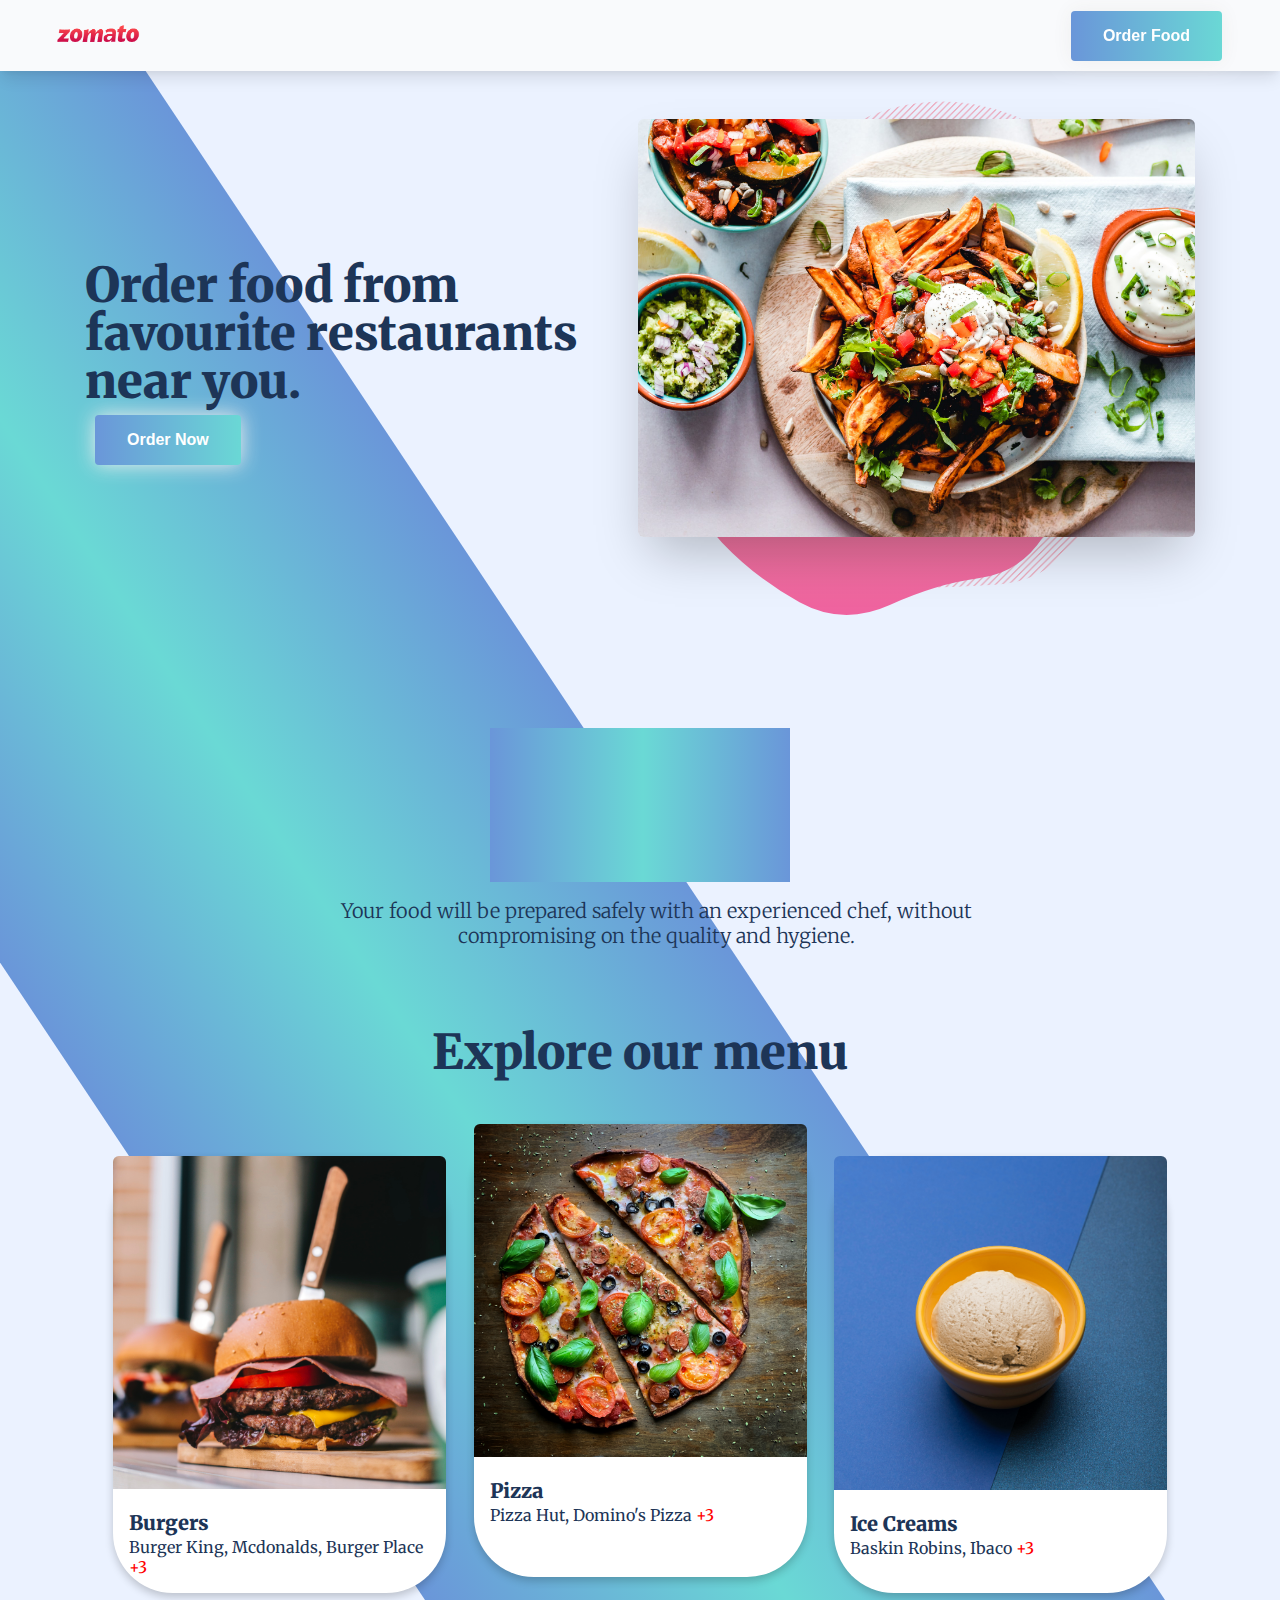
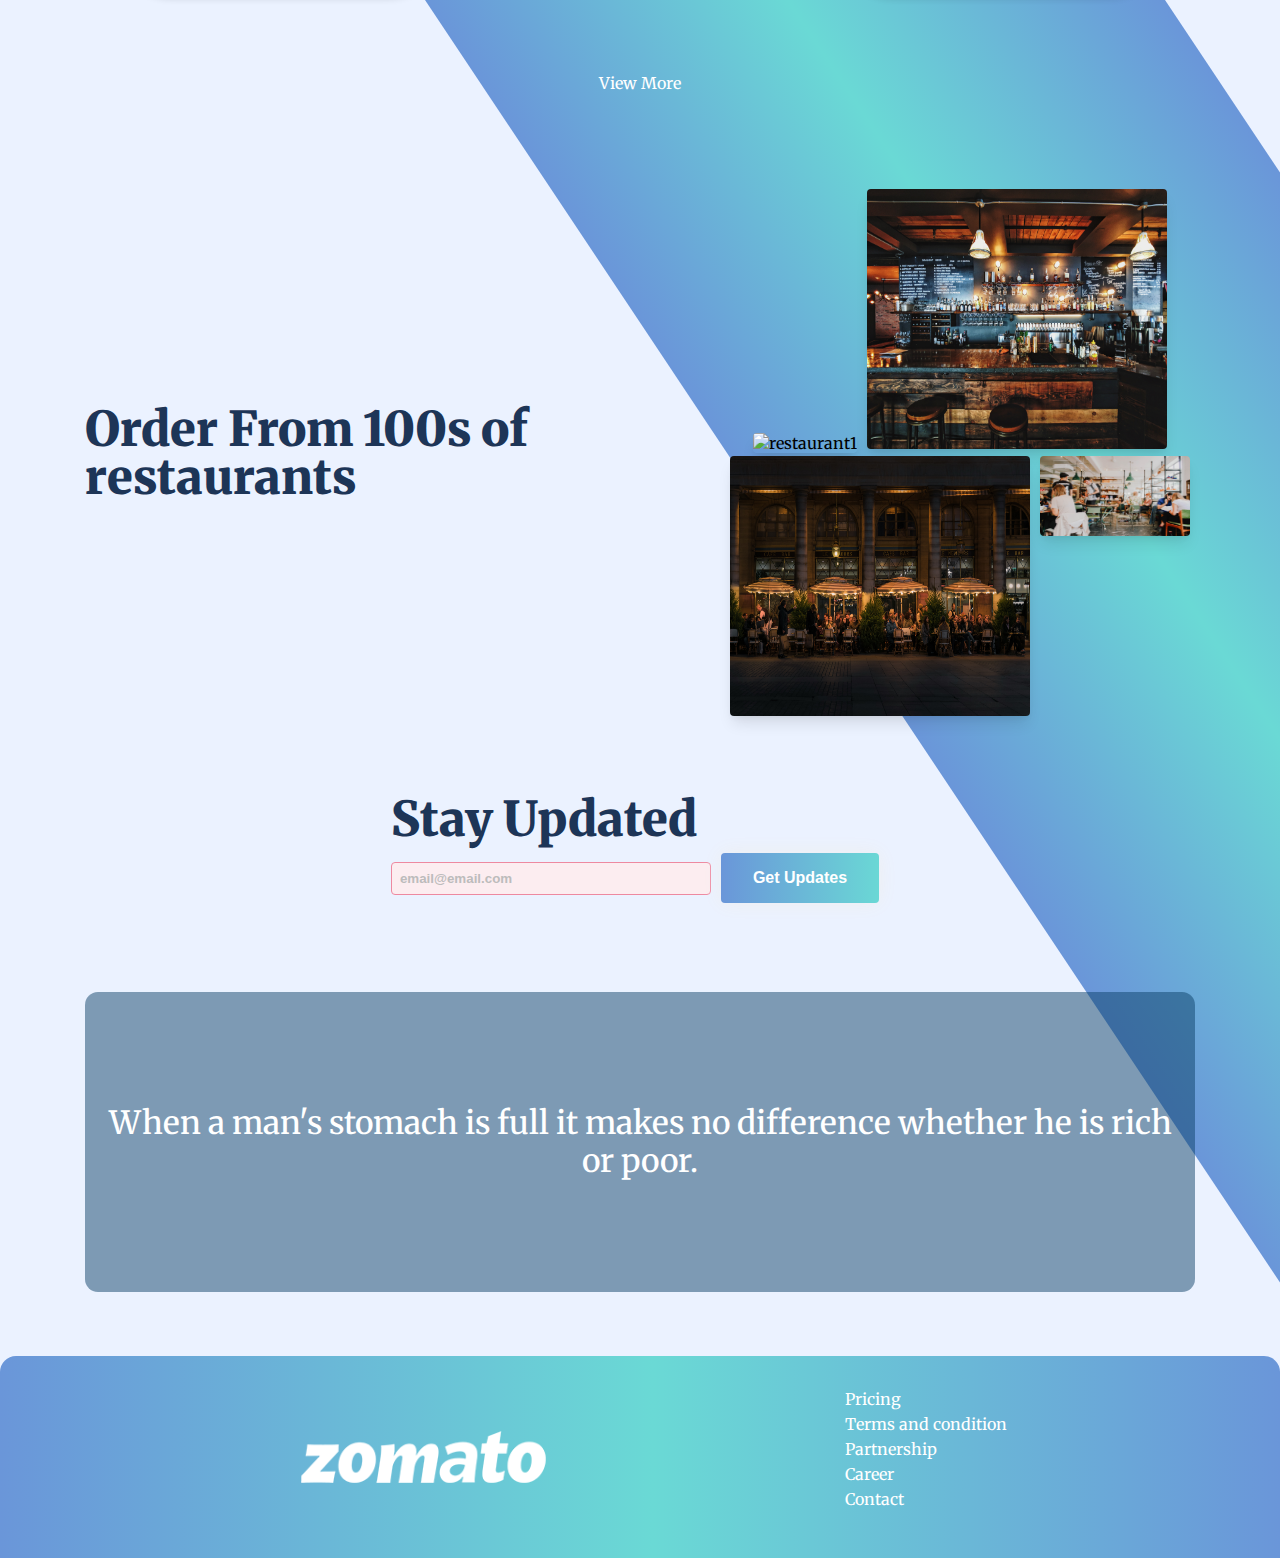
==== assets/assets/index.html @ 66aa83b1 "final phase" ====
<!DOCTYPE html>
<html lang="en">

<head>
    <meta charset="UTF-8">
    <meta http-equiv="X-UA-Compatible" content="IE=edge">
    <meta name="viewport" content="width=device-width, initial-scale=1.0">
    <title><b>zomato clone</b></title>
    <link rel="stylesheet" href="/assets/assets/sample.css">
    <link
        href="https://fonts.googleapis.com/css?family=Merriweather:300,300italic,regular,italic,700,700italic,900,900italic"
        rel="stylesheet">
</head>

<body>
    <header>
        <nav class="navbar">
            <div class="navbar__brand">
                <img src="logo.png" alt="logo" class="brand__logo" />
            

            </div>
            <div class="navbar__nav__items">
                <div class="nav__item">
                    <button class="button__primary">Order Food</button>
                
            
        
                </div>
            </div>
        </nav>
    </header>
    <main class="container">
        <section class="hero__container">
          <div class="hero__image__container">
            <img src="/assets/assets/hero.jpg" alt="hero image" class="hero__image">
            <img src="/assets/assets/svg/heroShape.svg" alt="hero image shape" class="hero__image__shape">
            <img src="/assets/assets/svg/herobgpattren.svg" alt="hero image shape" class="hero__image__pattren">
          </div>
          <div class="hero__description">
            <h1 class="hero__text">
              Order food from favourite restaurants near you.
            </h1>
            <button class="button__primary">Order Now</button>
          </div>
        </section>
  
        <section class="video__footage__container">
          <div class="video__footage">
            <iframe src="https://player.vimeo.com/video/323795266" frameborder="0" allow="autoplay; fullscreen; picture-in-picture" allowfullscreen="" class="chef__video"></iframe>
          </div>
          <div class="video__footage__text">
            <p>
              Your food will be prepared safely with an experienced chef, without
              compromising on the quality and hygiene.
            </p>
          </div>
        </section>
  
        <section class="food__list__container">
          <h1 class="text-xl">Explore our menu</h1>
          <div class="food__list__container__diagonal"></div>
  
          <div class="food__menu__card__list">
            <div class="food__menu__card">
              <img src="burger.jpg" alt="burger" class="food__menu__card__image">
              <div class="food__menu__card__details">
                <h4 class="text-lg"><strong>Burgers</strong></h4>
                <p>
                  Burger King, Mcdonalds, Burger Place
                  <span style="color: red">+3</span>
                </p>
              </div>
            </div>
            <div class="food__menu__card food__menu__card__move__up">
              <img src="pizza.jpg" alt="pizza" class="food__menu__card__image">
              <div class="food__menu__card__details">
                <h4 class="text-lg"><strong>Pizza</strong></h4>
                <p>
                  Pizza Hut, Domino's Pizza
                  <span style="color: red">+3</span>
                </p>
              </div>
            </div>
            <div class="food__menu__card">
              <img src="iceCream.jpg" alt="iceCream" class="food__menu__card__image">
              <div class="food__menu__card__details">
                <h4 class="text-lg"><strong>Ice Creams</strong></h4>
                <p>
                  Baskin Robins, Ibaco
                  <span style="color: red">+3</span>
                </p>
              </div>
            </div>
          </div>
          <div class="food__list__view__more">View More</div>
        </section>
        <section class="restaurant__list__container">
          <div class="restaurant__list__text">
            <h4 class="text-xl">Order From 100s of restaurants</h4>
          </div>
          <div class="restaurant__list__images__container">
            <div class="restaurant__list__row_1">
              <div>
                <img src="restaurant1.jpg" alt="restaurant1" class="restaurant1">
              </div>
              <img src="restaurant2.jpg" alt="restaurant2" class="restaurant2">
            </div>
            <div class="restaurant__list__row_2">
              <img src="restaurant3.jpg" alt="restaurant3" class="restaurant3">
              <img src="restaurant4.jpg" alt="restaurant4" class="restaurant4">
            </div>
          </div>
        </section>
        <section class="email__subcribe__container">
          <div>
            <h1 class="text-xl">Stay Updated</h1>
            <div class="email__subcribe__input__field">
              <div>
                <input type="email" placeholder="email@email.com" class="email__input">
              </div>
              <button class="button__primary">Get Updates</button>
            </div>
          </div>
        </section>
  
        <section class="quote__container">
          <div class="quote_image_overlay"></div>
          <h3 class="quote_image_text">
            When a man's stomach is full it makes no difference whether he is rich
            or poor.
          </h3>
        </section>
      </main>
</body>
<footer>
  <img src="/assets/assets/logo.png" alt="logo">
  <ul>
    <li>Pricing</li>
    <li>Terms and condition</li>
    <li>Partnership</li>
    <li>Career</li>
    <li>Contact</li>
  </ul>
</footer>
</html>
---- assets/assets/sample.css ----
* {
    padding: 0;
    margin: 0;
    box-sizing: border-box;
  }
  
  /* Global */
  
  body {
    font-family: "Merriweather", sans-serif;
    background-color: #ebf2ff;
    overflow-x: hidden;
    transition: 0.5s;
  }
  
  ul {
    list-style-type: none;
    margin: 0;
    padding: 0;
  }
  
  button {
    border: none;
    cursor: pointer;
  }
  
  section {
    margin: 4rem 0;
  }
  
  /* Custom */
  
  .container {
    width: 100%;
    padding-right: 15px;
    padding-left: 15px;
    margin-right: auto;
    margin-left: auto;
  }
  
  .hide__mobile {
    display: none !important;
  }
  
  .navbar {
    position: sticky;
    top: 0;
    display: flex;
    justify-content: space-between;
    align-items: center;
    background-color: #f9fafc;
    box-shadow: 0 10px 15px -3px rgba(0, 0, 0, 0.1),
      0 4px 6px -2px rgba(0, 0, 0, 0.05);
    z-index: 9999;
  }
  
  .navbar__brand {
    width: 100px;
  }
  
  .mobile__navbar__items {
    background-color: #f9fafc;
    padding: 1rem;
    box-shadow: 0 10px 15px -3px rgba(0, 0, 0, 0.1),
      0 4px 6px -2px rgba(0, 0, 0, 0.05);
    z-index: 9999;
  }
  
  .hamburger__menu > div {
    width: 35px;
    height: 5px;
    background-color: #f9fafc;
    margin: 6px 0;
  }
  
  .hamburger__menu__close {
    display: none !important;
  }
  
  .mobile__navbar__items > ul > li {
    margin: 20px 0;
  }
  
  .button__primary {
    background-image: linear-gradient(
      to right,
      #6a96d9 0%,
         #6ad9d5 51%,
        #6a96d9 100%
    );
  }
  
  .button__primary {
    margin: 10px;
    padding: 0.5rem 1rem;
    text-align: center;
    text-transform: capitalize;
    transition: 0.5s;
    font-weight: 600;
    background-size: 200% auto;
    color: white;
    box-shadow: 0 0 20px #eee;
    border-radius: 4px;
    display: block;
  }
  
  .button__primary:hover {
    background-position: right center;
    /* change the direction of the change here */
    color: #fff;
    text-decoration: none;
  }
  
  .brand__logo {
    width: 100%;
  }
  
  .hero__container {
    margin-top: 1rem;
  }
  
  .hero__image__container {
    position: relative;
    width: 100%;
  }
  
  .hero__image__shape {
    position: absolute;
    right: 2;
  }
  
  .hero__image {
    position: absolute;
    width: 100%;
    right: auto;
    left: auto;
    z-index: 2;
    border-radius: 6px;
    box-shadow: 0 25px 50px -12px rgba(0, 0, 0, 0.25);
  }
  
  .hero__text {
    font-size: 1.875rem;
    line-height: 2.25rem;
    color: #1d3557;
    font-weight: 900;
  }
  
  .video__footage__container {
    margin-top: 3rem;
    display: flex;
    flex-direction: column;
    justify-content: center;
    align-items: center;
    width: 100%;
  }
  
  .video__footage {
    position: relative;
  }
  
  .video__footage::before {
    background-image: linear-gradient(
      to right,
      #6a96d9 0%,
         #6ad9d5 51%,
        #6a96d9 100%
    );
    content: "";
    top: 0;
    left: 0;
    position: absolute;
    transform: translate(1rem, 1rem);
    height: 100%;
    width: 100%;
    z-index: -1;
  }
  
  .video__footage__text {
    margin-top: 2rem;
    color: #1d3557;
    font-size: 1.25rem;
    font-weight: 300;
    text-align: center;
  }
  
  .food__list__container {
    margin-top: 3rem;
    text-align: center;
  }
  
  .text-lg {
    font-size: 1.25rem;
    line-height: 1.75rem;
    color: #1d3557;
    font-weight: 900;
  }
  
  .text-xl {
    font-size: 1.5rem;
    line-height: 2rem;
    color: #1d3557;
    font-weight: 900;
  }
  
  .food__menu__card__list {
    width: 100%;
  }
  
  .food__menu__card {
    margin-top: 1rem;
    box-shadow: 0 4px 8px 0 rgba(0, 0, 0, 0.2);
    transition: 0.3s;
    width: 100%;
  }
  
  .food__menu__card:hover {
    box-shadow: 0 8px 16px 0 rgba(0, 0, 0, 0.2);
  }
  
  .food__menu__card__image {
    border-radius: 6px 6px 0 0;
    width: 100%;
  }
  
  .food__menu__card__details {
    padding: 1rem;
    text-align: left;
    color: #1d3557;
  }
  
  .food__list__view__more {
    margin: 2rem 0;
    transition: 0.3s;
    color: #fff;
    padding: 1rem;
    border-radius: 6px;
    background: linear-gradient(to  #6a96d9 0%,
    #6ad9d5 51%,
   #6a96d9 100%);
  }
  
  .restaurant__list__text {
    margin: 1rem 0;
  }
  
  .restaurant__list__container {
    margin-top: 3rem;
  }
  
  .restaurant__list__row_1 {
    display: flex;
    align-items: baseline;
  }
  
  .restaurant__list__row_2 {
    margin-top: 10px;
    display: flex;
    align-items: flex-start;
    flex-direction: row-reverse;
  }
  
  .restaurant2,
  .restaurant4 {
    border-radius: 4px;
    margin: 0 5px;
    width: 200px;
    height: 100px;
    box-shadow: 0 10px 15px -3px rgba(0, 0, 0, 0.1),
      0 4px 6px -2px rgba(0, 0, 0, 0.05);
  }
  
  .restaurant1,
  .restaurant3 {
    border-radius: 4px;
    margin: 0 5px;
    width: 150px;
    height: 80px;
    box-shadow: 0 10px 15px -3px rgba(0, 0, 0, 0.1),
      0 4px 6px -2px rgba(0, 0, 0, 0.05);
  }
  
  .email__subcribe__container {
    margin-top: 3rem;
    width: 100%;
    padding: 15px;
    margin-right: auto;
    margin-left: auto;
  }
  
  .email__subcribe__input__field {
    display: flex;
    align-items: center;
  }
  
  .email__input {
    border: 1px solid #ee89a0;
    background-color: #fcedf0;
    color: #1d3557;
    font-weight: 700;
    padding: 0.5rem;
    border-radius: 4px;
  }
  
  .email__input::placeholder {
    color: #bdbcbc;
  }
  
  footer {
    display: flex;
    flex-direction: column;
    align-items: center;
    justify-content: center;
    border-radius: 1rem 1rem 0 0;
    background-image: linear-gradient(
      to right,
      #6a96d9 0%,
         #6ad9d5 51%,
        #6a96d9 100%
    );
  }
  
  footer > img {
    width: 300px;
    filter: brightness(0) invert(1);
  }
  
  footer > ul {
    margin-top: -1rem;
    color: #fff;
  }
  
  footer > ul > li {
    margin: 5px 0;
  }
  
  .quote__container {
    position: relative;
    margin-top: 4rem;
    align-items: center;
    display: flex;
    flex-direction: column;
    justify-content: center;
    height: 200px;
    width: 100%;
    border-radius: 13px;
    background: url("https://images.unsplash.com/photo-1522336572468-97b06e8ef143?ixid=MnwxMjA3fDB8MHxwaG90by1wYWdlfHx8fGVufDB8fHx8&ixlib=rb-1.2.1&auto=format&fit=crop&w=755&q=80")
      center center / cover no-repeat;
  }
  
  .quote_image_overlay {
    position: absolute;
    height: 200px;
    width: 100%;
    border-radius: 13px;
    background-color: #0a4065;
    opacity: 30%;
  }
  
  .quote_image_text {
    color: #fff;
    z-index: 3;
    margin: 0 1rem;
    text-align: center;
  }
  
  @media (min-width: 768px) {
    .hide__mobile {
      display: block !important;
    }
  
    .mobile__only {
      display: none !important;
    }
  
    .hero__container {
      display: flex;
      flex-direction: row-reverse;
      align-items: center;
    }
  
    .hero__image {
      margin-top: 2rem;
    }
  
    .text-xl {
      font-size: 1.875rem;
      line-height: 2.25rem;
    }
  
    .food__list__container {
      position: relative;
      margin: 5rem 0;
    }
  
    .food__list__container__diagonal {
      left: 0px;
      position: absolute;
      top: 0px;
  
      height: 100%;
      width: 100%;
  
      transform: matrix(0,1,2,3,4,5);
  
      background-image: linear-gradient(
        to right,
        #6a96d9 0%,
         #6ad9d5 51%,
        #6a96d9 100%
      );
      z-index: -3;
    }
  
    .food__menu__card__list {
      display: flex;
      flex-wrap: wrap;
      justify-content: space-evenly;
      padding-top: 2rem;
    }
  
    .food__menu__card {
      flex-basis: 30%;
      background-color: #fff;
      border-radius: 60px;
    }
  
    .food__menu__card__move__up {
      margin-top: -1rem;
      margin-bottom: 1rem;
    }
  
    .food__list__view__more {
      background: none;
    }
  
    .video__footage__container {
      margin-bottom: 5rem;
      display: flex;
      flex-direction: row;
      justify-content: space-between;
    }
  
    .video__footage {
      margin-right: 2rem;
    }
  
    .video__footage__text {
      margin-left: 2rem;
    }
  
    .restaurant__list__container {
      display: flex;
      justify-content: space-between;
      align-items: center;
    }
  
    .restaurant__list__row_1 {
      justify-content: center;
    }
  
    .restaurant__list__row_2 {
      margin-top: 3px;
      align-items: flex-start;
      justify-content: center;
    }
  
    .email__subcribe__container {
      display: flex;
  
      justify-content: center;
    }
  
    .email__input {
      width: 20rem;
    }
  
    .quote__container {
      height: 300px;
      width: 100%;
    }
  
    .quote_image_overlay {
      position: absolute;
      height: 300px;
      width: 100%;
      border-radius: 13px;
      background-color: #0a4065;
      opacity: 49%;
    }
  
    .quote_image_text {
      color: #fff;
      z-index: 3;
      margin: 0 1rem;
      text-align: center;
      font-size: 2rem;
      font-weight: 500;
      line-height: 1.2;
    }
  
    footer {
      margin-top: 3rem;
      display: flex;
      flex-direction: row;
      justify-content: space-evenly;
    }
  }
  
  @media (min-width: 1200px) {
    .container {
      max-width: 1140px;
    }
  
    .navbar {
      padding: 0 3rem;
    }
  
    .button__primary {
      padding: 1rem 2rem;
      font-size: 1rem;
    }
  
    .hero__text {
      font-size: 3rem;
      line-height: 1;
    }
  
    .text-xl {
      font-size: 3rem;
      line-height: 1;
    }
  
    .video__footage__container {
      display: flex;
      flex-direction: column;
    }
  
    .video__footage__text {
      width: 60%;
    }
  
    .food__menu__card__list {
      margin-top: 2rem;
    }
  
    .food__list__view__more {
      margin-top: 4rem;
      cursor: pointer;
    }
  
    .food__list__view__more:hover {
      background: #fff;
      color: #dd2476;
      margin: 4rem 20rem;
      box-shadow: 0 25px 50px -12px rgba(0, 0, 0, 0.25);
    }
  
    .restaurant2,
    .restaurant4 {
      width: 300px;
      height: 260px;
    }
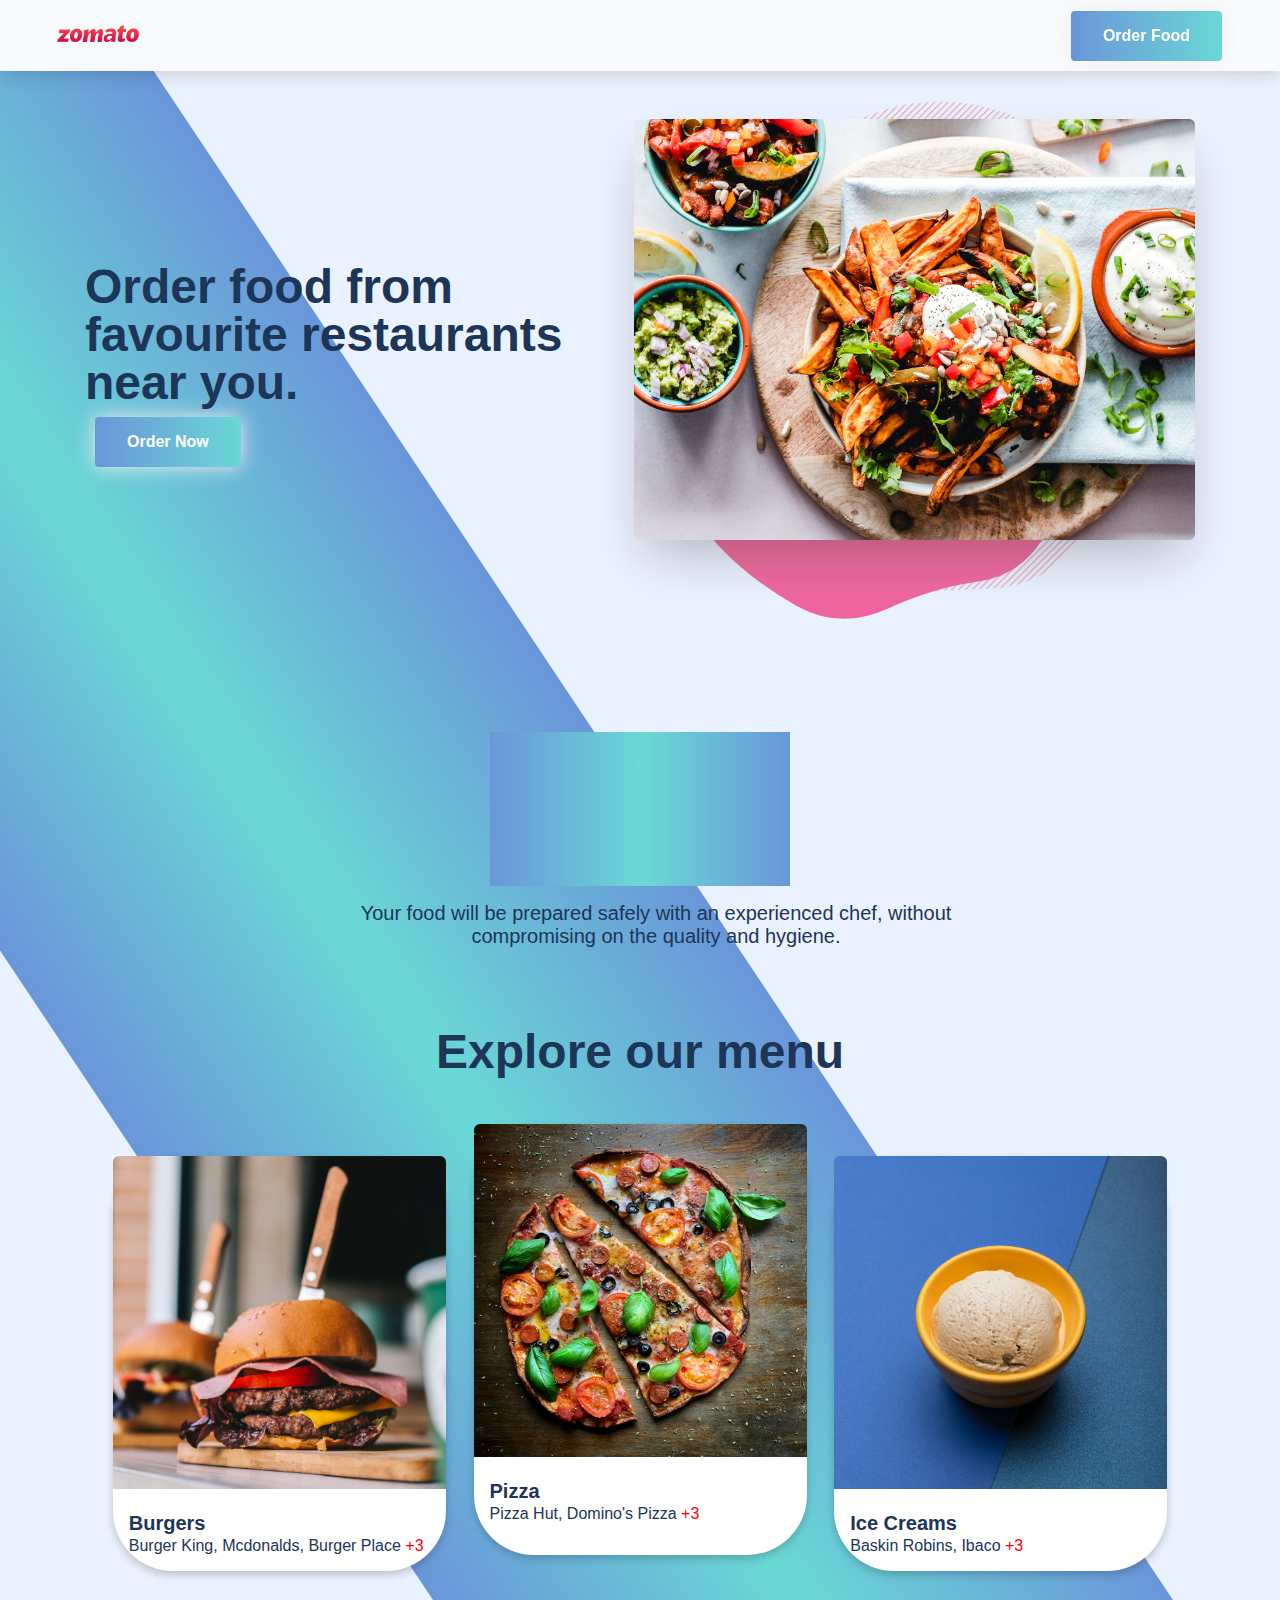
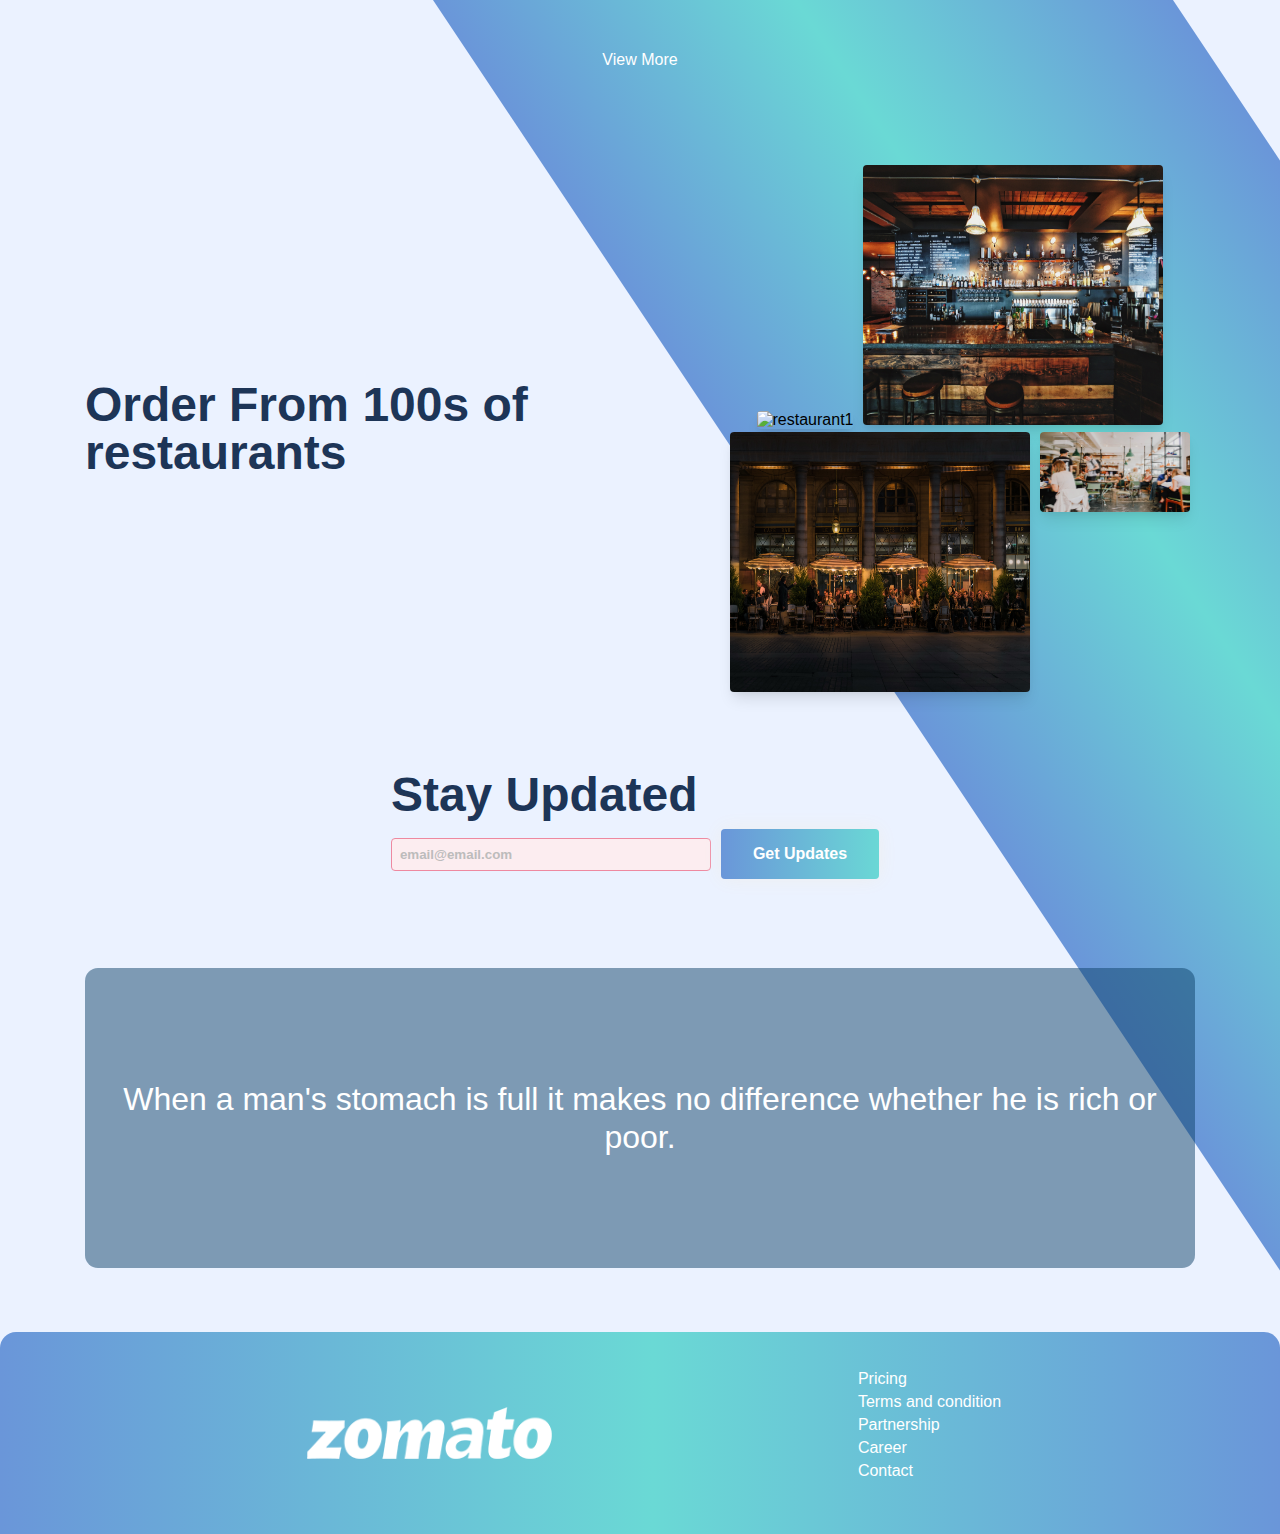
==== commit 306420e0: "Re Final phase" ====
--- a/assets/assets/index.html
+++ b/assets/assets/index.html
@@ -1,146 +1,169 @@
 <!DOCTYPE html>
 <html lang="en">
+  <head>
+  <meta charset="UTF-8">
+  <meta http-equiv="X-UA-Compatible" content="IE=edge">
+  <meta name="viewport" content="width=device-width, initial-scale=1.0">
+  <title>Zomato Clone</title>
+  <link rel="stylesheet" href="/assets/assets/index.css"
+  <link href="https://fonts.googleapis.com/css?family=Merriweather:300,300italic,regular,italic,700,700italic,900,900italic" rel="stylesheet">
+</head>
+<body>
+  <header>
+    <nav class="navbar">
+      <div class="navbar__brand">
+        <img src="/assets/assets/logo.png" alt="logo" class="brand__logo">
+      </div>
+      <div class="navbar__nav__items">
+        <div class="nav__item">
+          <button class="button__primary hide__mobile">Order Food</button>
+          <button class="button__primary hamburger__menu mobile__only" id="hamburgermenu">
+            <div></div>
+            <div></div>
+            <div></div>
+          </button>
+        </div>
+      </div>
+    </nav>
+    <div class="mobile__navbar__items mobile__only hamburger__menu__close">
+      <ul>
+        <li class="nav__item">Products</li>
+        <li class="nav__item">Restaurants</li>
+        <li class="nav__item">Pricing</li>
+        <li class="nav__item">About Us</li>
+      </ul>
 
-<head>
-    <meta charset="UTF-8">
-    <meta http-equiv="X-UA-Compatible" content="IE=edge">
-    <meta name="viewport" content="width=device-width, initial-scale=1.0">
-    <title><b>zomato clone</b></title>
-    <link rel="stylesheet" href="/assets/assets/sample.css">
-    <link
-        href="https://fonts.googleapis.com/css?family=Merriweather:300,300italic,regular,italic,700,700italic,900,900italic"
-        rel="stylesheet">
-</head>
+      <div class="nav__item">
+        <button class="button__primary">Order Food</button>
+      </div>
+    </div>
+  </header>
+  <main class="container">
+    <section class="hero__container">
+      <div class="hero__image__container">
+        <img src="/assets/assets/hero.jpg" alt="hero image" class="hero__image">
+        <img src="/assets/assets/svg/heroShape.svg" alt="hero image shape" class="hero__image__shape">
+        <img src="/assets/assets/svg/herobgpattren.svg" alt="hero image shape" class="hero__image__pattren">
+      </div>
+      <div class="hero__description">
+        <h1 class="hero__text">
+          Order food from favourite restaurants near you.
+        </h1>
+        <button class="button__primary">Order Now</button>
+      </div>
+    </section>
 
-<body>
-    <header>
-        <nav class="navbar">
-            <div class="navbar__brand">
-                <img src="logo.png" alt="logo" class="brand__logo" />
-            
+    <section class="video__footage__container">
+      <div class="video__footage">
+        <iframe src="https://player.vimeo.com/video/323795266" frameborder="0" allow="autoplay; fullscreen; picture-in-picture" allowfullscreen="" class="chef__video"></iframe>
+      </div>
+      <div class="video__footage__text">
+        <p>
+          Your food will be prepared safely with an experienced chef, without
+          compromising on the quality and hygiene.
+        </p>
+      </div>
+    </section>
 
-            </div>
-            <div class="navbar__nav__items">
-                <div class="nav__item">
-                    <button class="button__primary">Order Food</button>
-                
-            
-        
-                </div>
-            </div>
-        </nav>
-    </header>
-    <main class="container">
-        <section class="hero__container">
-          <div class="hero__image__container">
-            <img src="/assets/assets/hero.jpg" alt="hero image" class="hero__image">
-            <img src="/assets/assets/svg/heroShape.svg" alt="hero image shape" class="hero__image__shape">
-            <img src="/assets/assets/svg/herobgpattren.svg" alt="hero image shape" class="hero__image__pattren">
-          </div>
-          <div class="hero__description">
-            <h1 class="hero__text">
-              Order food from favourite restaurants near you.
-            </h1>
-            <button class="button__primary">Order Now</button>
-          </div>
-        </section>
-  
-        <section class="video__footage__container">
-          <div class="video__footage">
-            <iframe src="https://player.vimeo.com/video/323795266" frameborder="0" allow="autoplay; fullscreen; picture-in-picture" allowfullscreen="" class="chef__video"></iframe>
-          </div>
-          <div class="video__footage__text">
+    <section class="food__list__container">
+      <h1 class="text-xl">Explore our menu</h1>
+      <div class="food__list__container__diagonal"></div>
+
+      <div class="food__menu__card__list">
+        <div class="food__menu__card">
+          <img src="/assets/assets/burger.jpg" alt="burger" class="food__menu__card__image">
+          <div class="food__menu__card__details">
+            <h4 class="text-lg"><strong>Burgers</strong></h4>
             <p>
-              Your food will be prepared safely with an experienced chef, without
-              compromising on the quality and hygiene.
+              Burger King, Mcdonalds, Burger Place
+              <span style="color: red">+3</span>
             </p>
           </div>
-        </section>
-  
-        <section class="food__list__container">
-          <h1 class="text-xl">Explore our menu</h1>
-          <div class="food__list__container__diagonal"></div>
-  
-          <div class="food__menu__card__list">
-            <div class="food__menu__card">
-              <img src="burger.jpg" alt="burger" class="food__menu__card__image">
-              <div class="food__menu__card__details">
-                <h4 class="text-lg"><strong>Burgers</strong></h4>
-                <p>
-                  Burger King, Mcdonalds, Burger Place
-                  <span style="color: red">+3</span>
-                </p>
-              </div>
-            </div>
-            <div class="food__menu__card food__menu__card__move__up">
-              <img src="pizza.jpg" alt="pizza" class="food__menu__card__image">
-              <div class="food__menu__card__details">
-                <h4 class="text-lg"><strong>Pizza</strong></h4>
-                <p>
-                  Pizza Hut, Domino's Pizza
-                  <span style="color: red">+3</span>
-                </p>
-              </div>
-            </div>
-            <div class="food__menu__card">
-              <img src="iceCream.jpg" alt="iceCream" class="food__menu__card__image">
-              <div class="food__menu__card__details">
-                <h4 class="text-lg"><strong>Ice Creams</strong></h4>
-                <p>
-                  Baskin Robins, Ibaco
-                  <span style="color: red">+3</span>
-                </p>
-              </div>
-            </div>
+        </div>
+        <div class="food__menu__card food__menu__card__move__up">
+          <img src="/assets/assets/pizza.jpg" alt="pizza" class="food__menu__card__image">
+          <div class="food__menu__card__details">
+            <h4 class="text-lg"><strong>Pizza</strong></h4>
+            <p>
+              Pizza Hut, Domino's Pizza
+              <span style="color: red">+3</span>
+            </p>
           </div>
-          <div class="food__list__view__more">View More</div>
-        </section>
-        <section class="restaurant__list__container">
-          <div class="restaurant__list__text">
-            <h4 class="text-xl">Order From 100s of restaurants</h4>
+        </div>
+        <div class="food__menu__card">
+          <img src="/assets/assets/iceCream.jpg" alt="iceCream" class="food__menu__card__image">
+          <div class="food__menu__card__details">
+            <h4 class="text-lg"><strong>Ice Creams</strong></h4>
+            <p>
+              Baskin Robins, Ibaco
+              <span style="color: red">+3</span>
+            </p>
           </div>
-          <div class="restaurant__list__images__container">
-            <div class="restaurant__list__row_1">
-              <div>
-                <img src="restaurant1.jpg" alt="restaurant1" class="restaurant1">
-              </div>
-              <img src="restaurant2.jpg" alt="restaurant2" class="restaurant2">
-            </div>
-            <div class="restaurant__list__row_2">
-              <img src="restaurant3.jpg" alt="restaurant3" class="restaurant3">
-              <img src="restaurant4.jpg" alt="restaurant4" class="restaurant4">
-            </div>
+        </div>
+      </div>
+      <div class="food__list__view__more">View More</div>
+    </section>
+    <section class="restaurant__list__container">
+      <div class="restaurant__list__text">
+        <h4 class="text-xl">Order From 100s of restaurants</h4>
+      </div>
+      <div class="restaurant__list__images__container">
+        <div class="restaurant__list__row_1">
+          <div>
+            <img src="/assets/assets/restaurant1.jpg" alt="restaurant1" class="restaurant1">
           </div>
-        </section>
-        <section class="email__subcribe__container">
+          <img src="/assets/assets/restaurant2.jpg" alt="restaurant2" class="restaurant2">
+        </div>
+        <div class="restaurant__list__row_2">
+          <img src="/assets/assets/restaurant3.jpg" alt="restaurant3" class="restaurant3">
+          <img src="/assets/assets/restaurant4.jpg" alt="restaurant4" class="restaurant4">
+        </div>
+      </div>
+    </section>
+    <section class="email__subcribe__container">
+      <div>
+        <h1 class="text-xl">Stay Updated</h1>
+        <div class="email__subcribe__input__field">
           <div>
-            <h1 class="text-xl">Stay Updated</h1>
-            <div class="email__subcribe__input__field">
-              <div>
-                <input type="email" placeholder="email@email.com" class="email__input">
-              </div>
-              <button class="button__primary">Get Updates</button>
-            </div>
+            <input type="email" placeholder="email@email.com" class="email__input">
           </div>
-        </section>
-  
-        <section class="quote__container">
-          <div class="quote_image_overlay"></div>
-          <h3 class="quote_image_text">
-            When a man's stomach is full it makes no difference whether he is rich
-            or poor.
-          </h3>
-        </section>
-      </main>
+          <button class="button__primary">Get Updates</button>
+        </div>
+      </div>
+    </section>
+
+    <section class="quote__container">
+      <div class="quote_image_overlay"></div>
+      <h3 class="quote_image_text">
+        When a man's stomach is full it makes no difference whether he is rich
+        or poor.
+      </h3>
+    </section>
+  </main>
+  <footer>
+    <img src="/assets/assets/logo.png" alt="logo">
+    <ul>
+      <li>Pricing</li>
+      <li>Terms and condition</li>
+      <li>Partnership</li>
+      <li>Career</li>
+      <li>Contact</li>
+    </ul>
+  </footer>
+  <script>
+    const hamburgermenu = document.getElementById("hamburgermenu");
+    const mobileNavDropDown = document.querySelector(
+      ".mobile__navbar__items"
+    );
+    window.addEventListener("click", () => {
+      if (mobileNavDropDown.classList.contains("hamburger__menu__close"))
+        return mobileNavDropDown.classList.remove("hamburger__menu__close");
+      return mobileNavDropDown.classList.add("hamburger__menu__close");
+    });
+  </script>
+
+
 </body>
-<footer>
-  <img src="/assets/assets/logo.png" alt="logo">
-  <ul>
-    <li>Pricing</li>
-    <li>Terms and condition</li>
-    <li>Partnership</li>
-    <li>Career</li>
-    <li>Contact</li>
-  </ul>
-</footer>
-</html>+</html>
+
+
